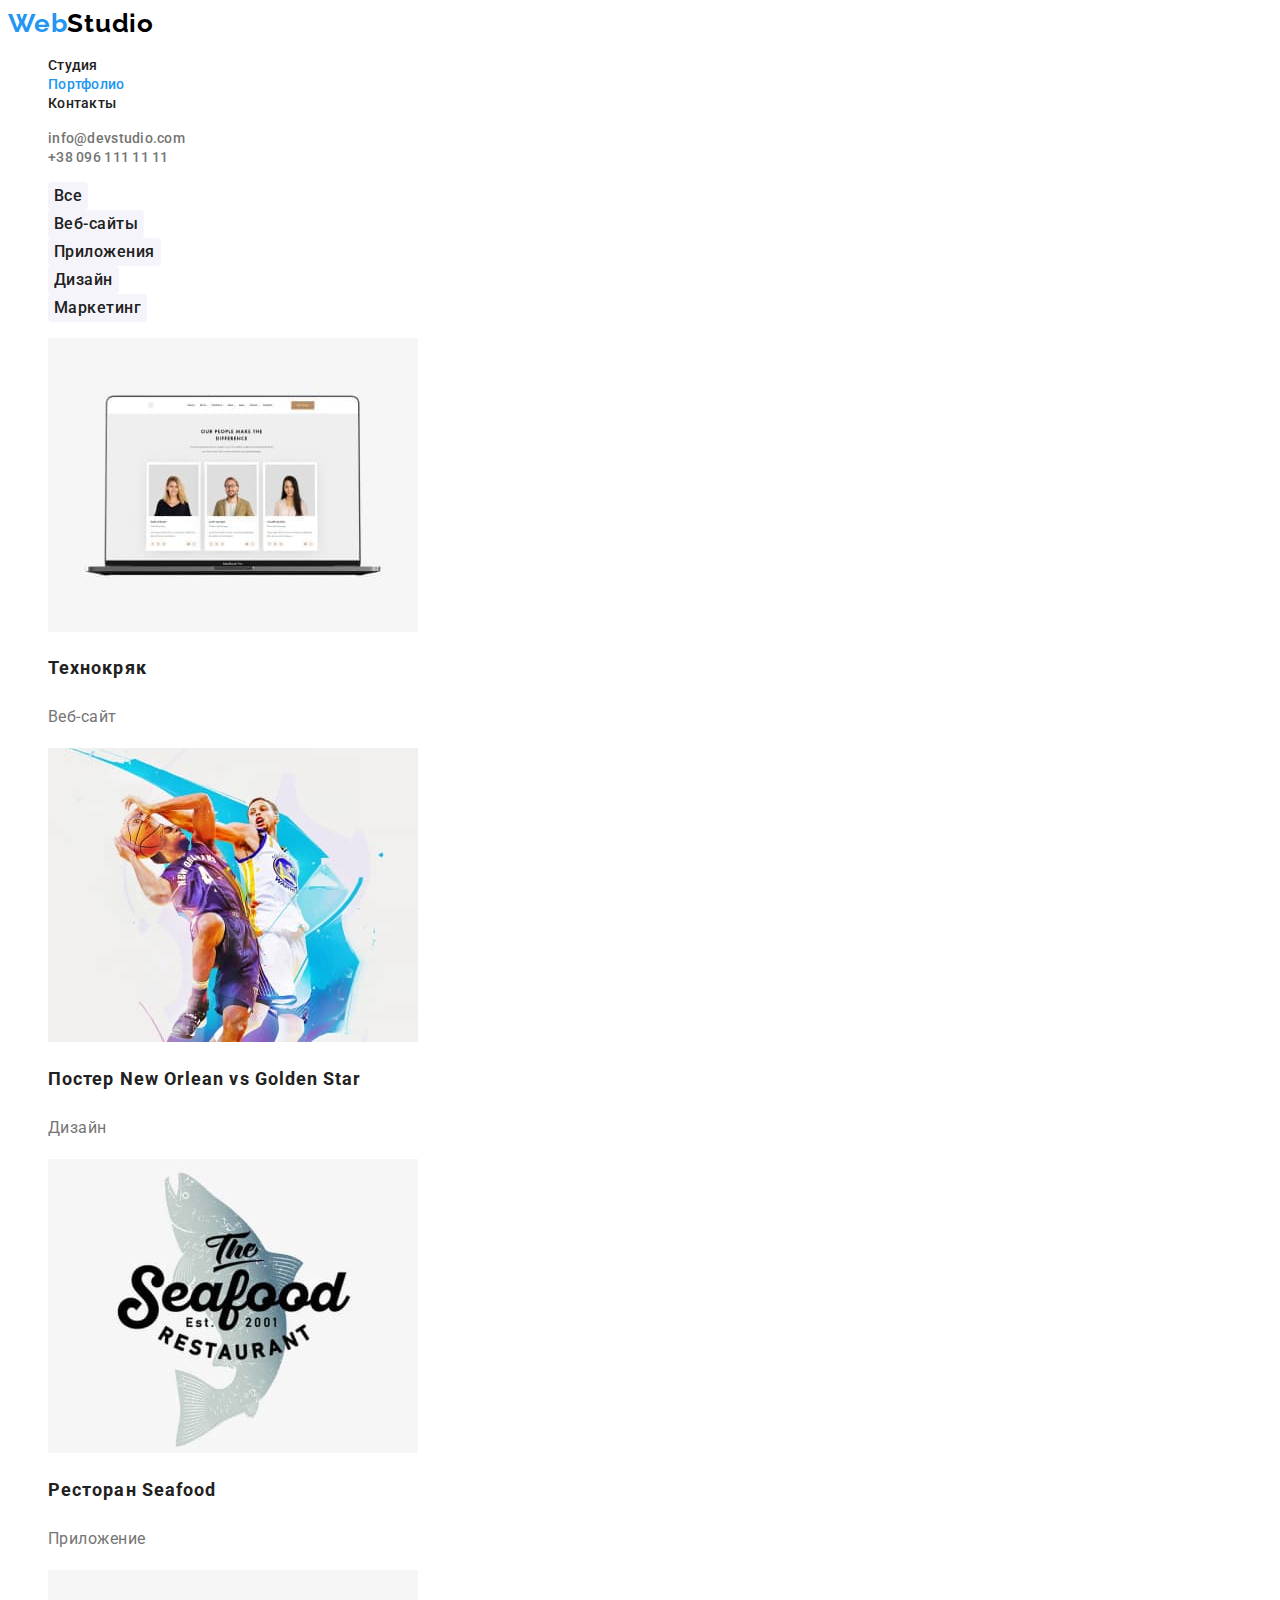
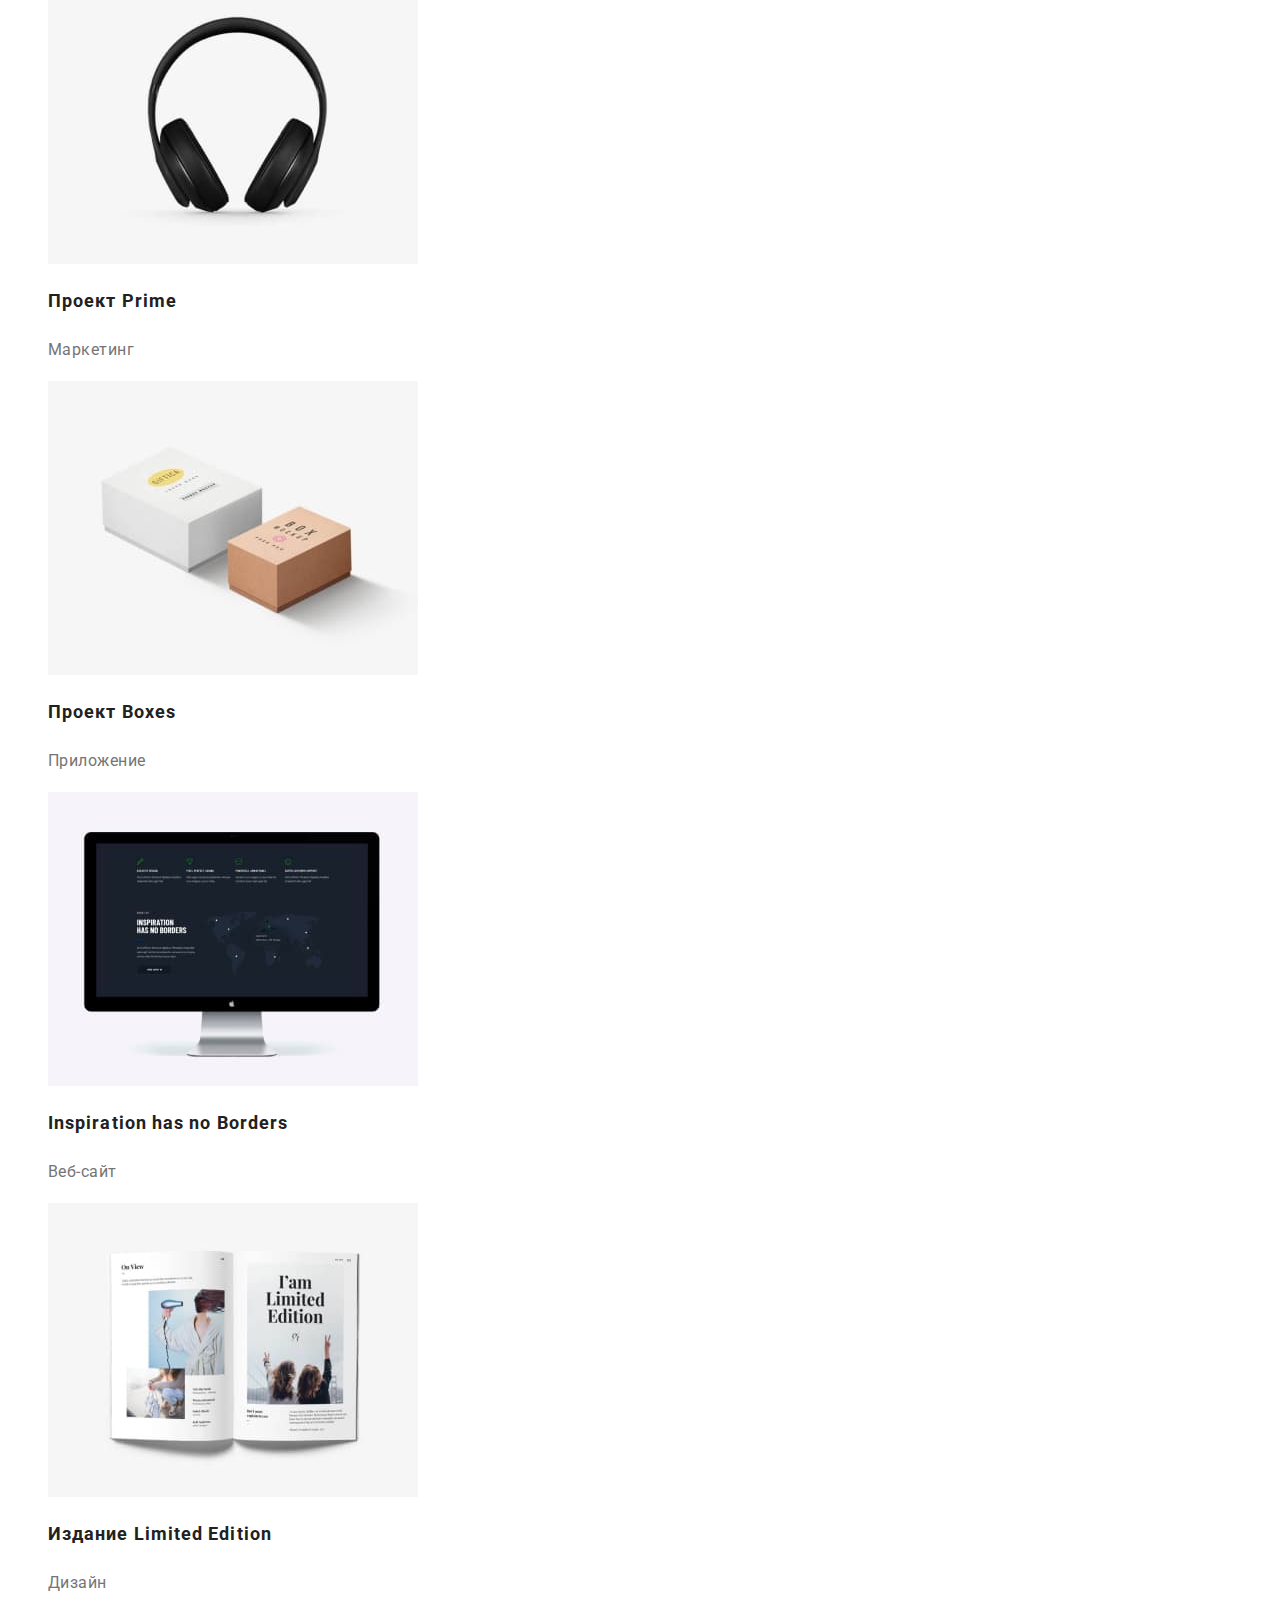
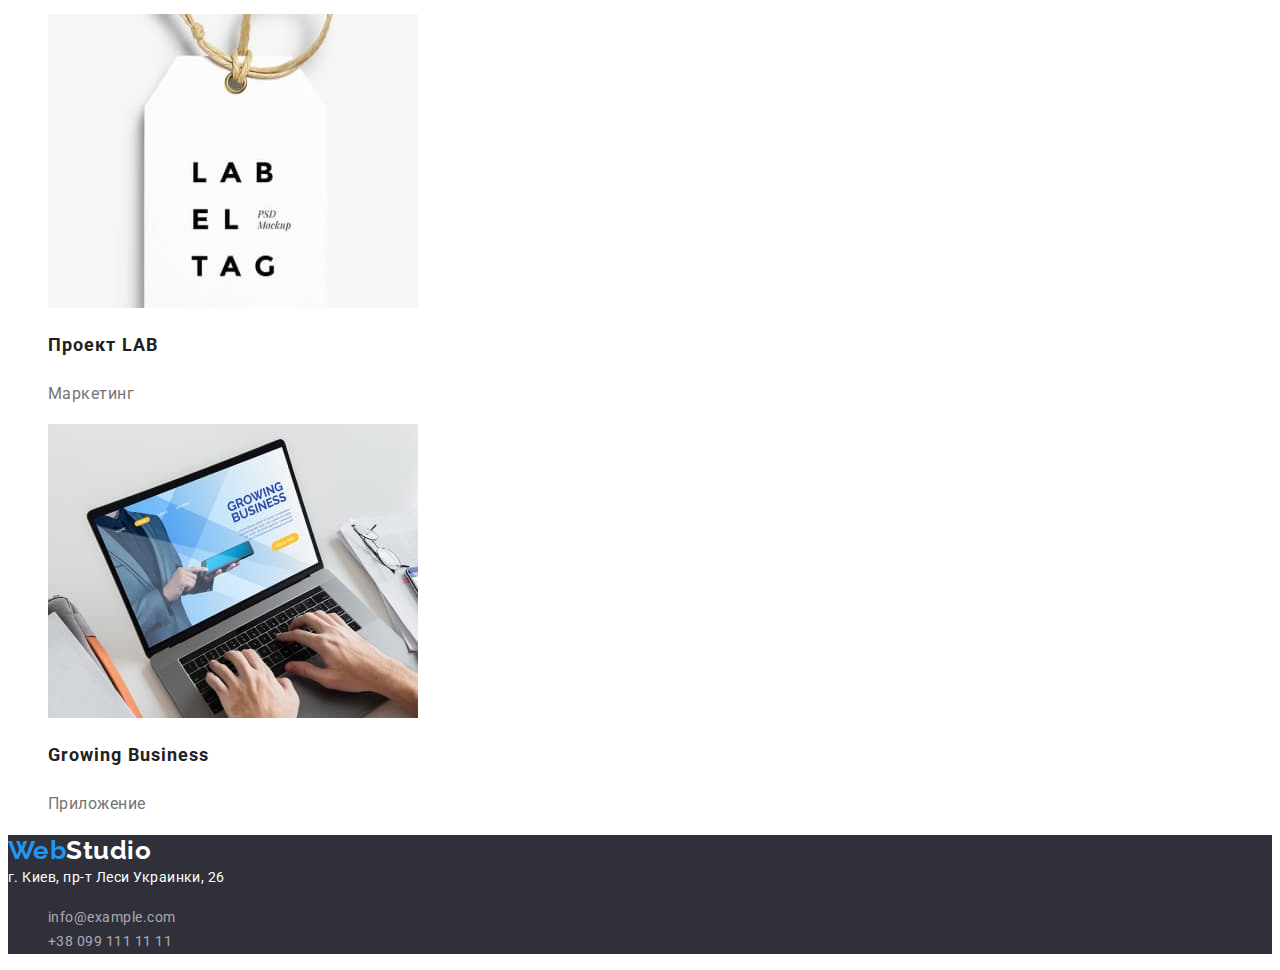
==== portfolio.html @ 88f14b2c "start" ====
<!DOCTYPE html>
<html lang="ru">
  <head>
    <meta charset="UTF-8" />
    <meta http-equiv="X-UA-Compatible" content="IE=edge" />
    <meta name="viewport" content="width=device-width, initial-scale=1.0" />
    <title>Портфолио</title>
    <link rel="stylesheet" href="./css/styles.css" />

    <link rel="preconnect" href="https://fonts.googleapis.com" />
    <link rel="preconnect" href="https://fonts.gstatic.com" crossorigin />
    <link
      href="https://fonts.googleapis.com/css2?family=Raleway:ital,wght@0,700;1,700&family=Roboto:ital,wght@0,400;0,500;0,700;0,900;1,400;1,500;1,700;1,900&display=swap"
      rel="stylesheet"
    />
  </head>
  <body>
    <header class="header-content">
      <!--навигация по сайту-->
      <nav class="nav-style">
        <a class="logo" href="./"><span class="logo-color">Web</span>Studio</a>
        <ul class="nav-list list">
          <li><a class="item" href="./">Студия</a></li>
          <li><a class="item current" href="./portfolio.html">Портфолио</a></li>
          <li><a class="item" href="">Контакты</a></li>
        </ul>
      </nav>
      <ul class="contacts-header list">
        <li>
          <a class="link" href="mailto:info@devstudio.com"
            >info@devstudio.com</a
          >
        </li>
        <li>
          <a class="link" href="tel:+380961111111">+38 096 111 11 11</a>
        </li>
      </ul>
    </header>
    <main>
      <!-- projects section -->
      <section>
        <ul class="list">
          <li><button class="filter-btn" type="button">Все</button></li>
          <li><button class="filter-btn" type="button">Веб-сайты</button></li>
          <li><button class="filter-btn" type="button">Приложения</button></li>
          <li><button class="filter-btn" type="button">Дизайн</button></li>
          <li><button class="filter-btn" type="button">Маркетинг</button></li>
        </ul>
        <ul class="projects list">
          <li>
            <img
              src="./images/img-portfolio-1.jpg"
              alt="картинка ноутбука с веб-сайтом технокряк на экране"
              width="370"
              height="294"
            />
            <h2 class="headings">Технокряк</h2>
            <p class="items">Веб-сайт</p>
          </li>
          <li>
            <img
              src="./images/img-portfolio-2.jpg"
              alt="картинка постера к баскетбольному матчу"
              width="370"
              height="294"
            />
            <h2 class="headings">Постер New Orlean vs Golden Star</h2>
            <p class="items">Дизайн</p>
          </li>
          <li>
            <img
              src="./images/img-portfolio-3.jpg"
              alt="картнка логотипа ресторана рыбопродуктов"
              width="370"
              height="294"
            />
            <h2 class="headings">Ресторан Seafood</h2>
            <p class="items">Приложение</p>
          </li>
          <li>
            <img
              src="./images/img-portfolio-4.jpg"
              alt="картинка с наушниками"
              width="370"
              height="294"
            />
            <h2 class="headings">Проект Prime</h2>
            <p class="items">Маркетинг</p>
          </li>
          <li>
            <img
              src="./images/img-portfolio-5.jpg"
              alt="изображение коробок"
              width="370"
              height="294"
            />
            <h2 class="headings">Проект Boxes</h2>
            <p class="items">Приложение</p>
          </li>
          <li>
            <img
              src="./images/img-portfolio-6.jpg"
              alt="картинка монитора с веб-сайтом"
              width="370"
              height="294"
            />
            <h2 class="headings">Inspiration has no Borders</h2>
            <p class="items">Веб-сайт</p>
          </li>
          <li>
            <img
              src="./images/img-portfolio-7.jpg"
              alt="изображение открытой книги с иллюстрациями"
              width="370"
              height="294"
            />
            <h2 class="headings">Издание Limited Edition</h2>
            <p class="items">Дизайн</p>
          </li>
          <li>
            <img
              src="./images/img-portfolio-8.jpg"
              alt="изображение этикетки"
              width="370"
              height="294"
            />
            <h2 class="headings">Проект LAB</h2>
            <p class="items">Маркетинг</p>
          </li>
          <li>
            <img
              src="./images/img-portfolio-9.jpg"
              alt="человек работает за ноутбуком"
              width="370"
              height="294"
            />
            <h2 class="headings">Growing Business</h2>
            <p class="items">Приложение</p>
          </li>
        </ul>
      </section>
    </main>
    <footer class="footer-style">
      <a class="logo-footer" href="./"
        ><span class="logo-color">Web</span>Studio</a
      >
      <address class="address-style">г. Киев, пр-т Леси Украинки, 26</address>
      <ul class="contacts-footer list">
        <li>
          <a class="contact-link-footer" href="mailto:info@example.com"
            >info@example.com</a
          >
        </li>
        <li>
          <a class="contact-link-footer" href="tel:+380991111111"
            >+38 099 111 11 11</a
          >
        </li>
      </ul>
    </footer>
  </body>
</html>
---- css/styles.css ----
/* палитра цветов
1. основной цвет текста
2. цвет героя и футера
3. цвет бэкграунда 1
4. цвет бекграунда 2
5. вспомогательный цвет текста
  - белый вспомогательный
6. акцент 

7.
8.
9. цвета логотипа


*/
:root {
  --text-color-basic: #212121;
  --bg-hero-footer-color: #2f303a;
  --bg-color-frst: #ffffff;
  --bg-color-secnd: #f5f4fa;
  --text-color-secondary: #757575;
  --text-color-third: #ffffff;
  --accent-color: #2196f3;

  --logo-color-frst: #2196f3;
  --logo-color-scnd: #000;
  --logo-color-thrd: #fff;
}

body {
  font-family: "Roboto", "Verdana", "Tahoma";
  background-color: var(--bg-color-frst);
  letter-spacing: 00.03em;
}

.list {
  list-style: none;
}
/* 
.line {
  display: inline-block;
} */
/* header's styles */

/* .header-content {
  width: 1600px;
  height: 80px;
} */

.logo {
  font-family: Raleway;
  font-style: normal;
  font-weight: bold;
  font-size: 26px;
  line-height: 1.19;
  letter-spacing: 0.03em;
  color: var(--logo-color-scnd);
  width: 145px;
  height: 31px;
  text-decoration: none;
}

.logo-color {
  color: var(--logo-color-frst);
}

.nav-list .item {
  text-decoration: none;
  color: var(--text-color-basic);
  font-style: normal;
  font-weight: 500;
  font-size: 14px;
  line-height: 1.14;
  letter-spacing: 0.02em;
}

.nav-list .item:hover,
.nav-list .item:focus,
.nav-list .current {
  color: var(--accent-color);
}

.contacts-header .link {
  font-style: normal;
  font-weight: 500;
  font-size: 14px;
  line-height: 1.14;
  letter-spacing: 0.02em;
  color: var(--text-color-secondary);
  text-decoration: none;
}

.contacts-header .link:hover,
.contacts-header .link:focus {
  color: var(--accent-color);
}

/* hero section */

.hero-section {
  background: var(--bg-hero-footer-color);
  color: var(--text-color-third);
}

.hero-section-heading {
  font-style: normal;
  font-weight: 900;
  font-size: 44px;
  line-height: 1.36;
  text-align: center;
  letter-spacing: 0.06em;
  text-transform: uppercase;
}

.hero-button {
  font-style: normal;
  font-weight: bold;
  font-size: 16px;
  text-align: center;
  letter-spacing: 0.06em;
  background: var(--accent-color);
  color: #ffffff;
  width: 200px;
  height: 50px;
  border-radius: 4px;
  border-width: 0px;
  cursor: pointer;
}

/* section our benefits */

.our-benefits-section {
}

.features .headings {
  font-style: normal;
  font-weight: bold;
  font-size: 14px;
  letter-spacing: 0.03em;
  text-transform: uppercase;
  color: var(--text-color-basic);
}

.features .items {
  font-style: normal;
  font-size: 14px;
  line-height: 171%;
  letter-spacing: 0.03em;
  color: var(--text-color-secondary);
}

/* our work section*/

.our-work-section .title,
.our-team-section .title {
  font-style: normal;
  font-weight: bold;
  font-size: 36px;
  line-height: 1.17;
  letter-spacing: 0.03em;
  color: var(--text-color-basic);
  text-align: center;
}

/* our team section */
.our-team-section {
  background-color: var(--bg-color-secnd);
}

.our-team-section .headings {
  font-weight: 500;
  font-size: 16px;
  line-height: 1.19;
  letter-spacing: 0.03em;
  color: var(--text-color-basic);
}

.our-team-section .members {
  font-weight: 500;
  font-size: 16px;
  line-height: 1.19;
  letter-spacing: 0.03em;
  color: var(--text-color-secondary);
}

/* footer's style */

.footer-style {
  background: var(--bg-hero-footer-color);
  color: var(--text-color-third);
}

.logo-footer {
  font-family: Raleway;
  font-style: normal;
  font-weight: bold;
  font-size: 26px;
  line-height: 31px;
  text-decoration: none;
  color: var(--logo-color-thrd);
}

.address-style {
  font-style: normal;
  font-weight: normal;
  font-size: 14px;
  line-height: 171%;
}

.contact-link-footer {
  font-style: normal;
  font-weight: normal;
  font-size: 14px;
  line-height: 171%;
  color: rgba(255, 255, 255, 0.6);
  text-decoration: none;
}

.contact-link-footer:hover,
.contact-link-footer:focus {
  color: var(--accent-color);
}

/* portfolio styles */

.filter-btn {
  font-family: inherit;
  font-style: normal;
  font-weight: 500;
  font-size: 16px;
  line-height: 162%;
  text-align: center;
  letter-spacing: 0.03em;
  background: var(--bg-color-secnd);
  color: var(--text-color-basic);
  border-radius: 4px;
  border-width: 0px;
  cursor: pointer;
}

.filter-btn:hover,
.filter-btn:focus {
  background-color: var(--accent-color);
  color: var(--text-color-third);
}

/*  projects section  */

.projects .headings {
  font-style: normal;
  font-weight: bold;
  font-size: 18px;
  line-height: 2;
  letter-spacing: 0.06em;
  color: var(--text-color-basic);
}
.projects .items {
  font-style: normal;
  font-weight: normal;
  font-size: 16px;
  line-height: 187%;
  letter-spacing: 0.03em;
  color: var(--text-color-secondary);
}
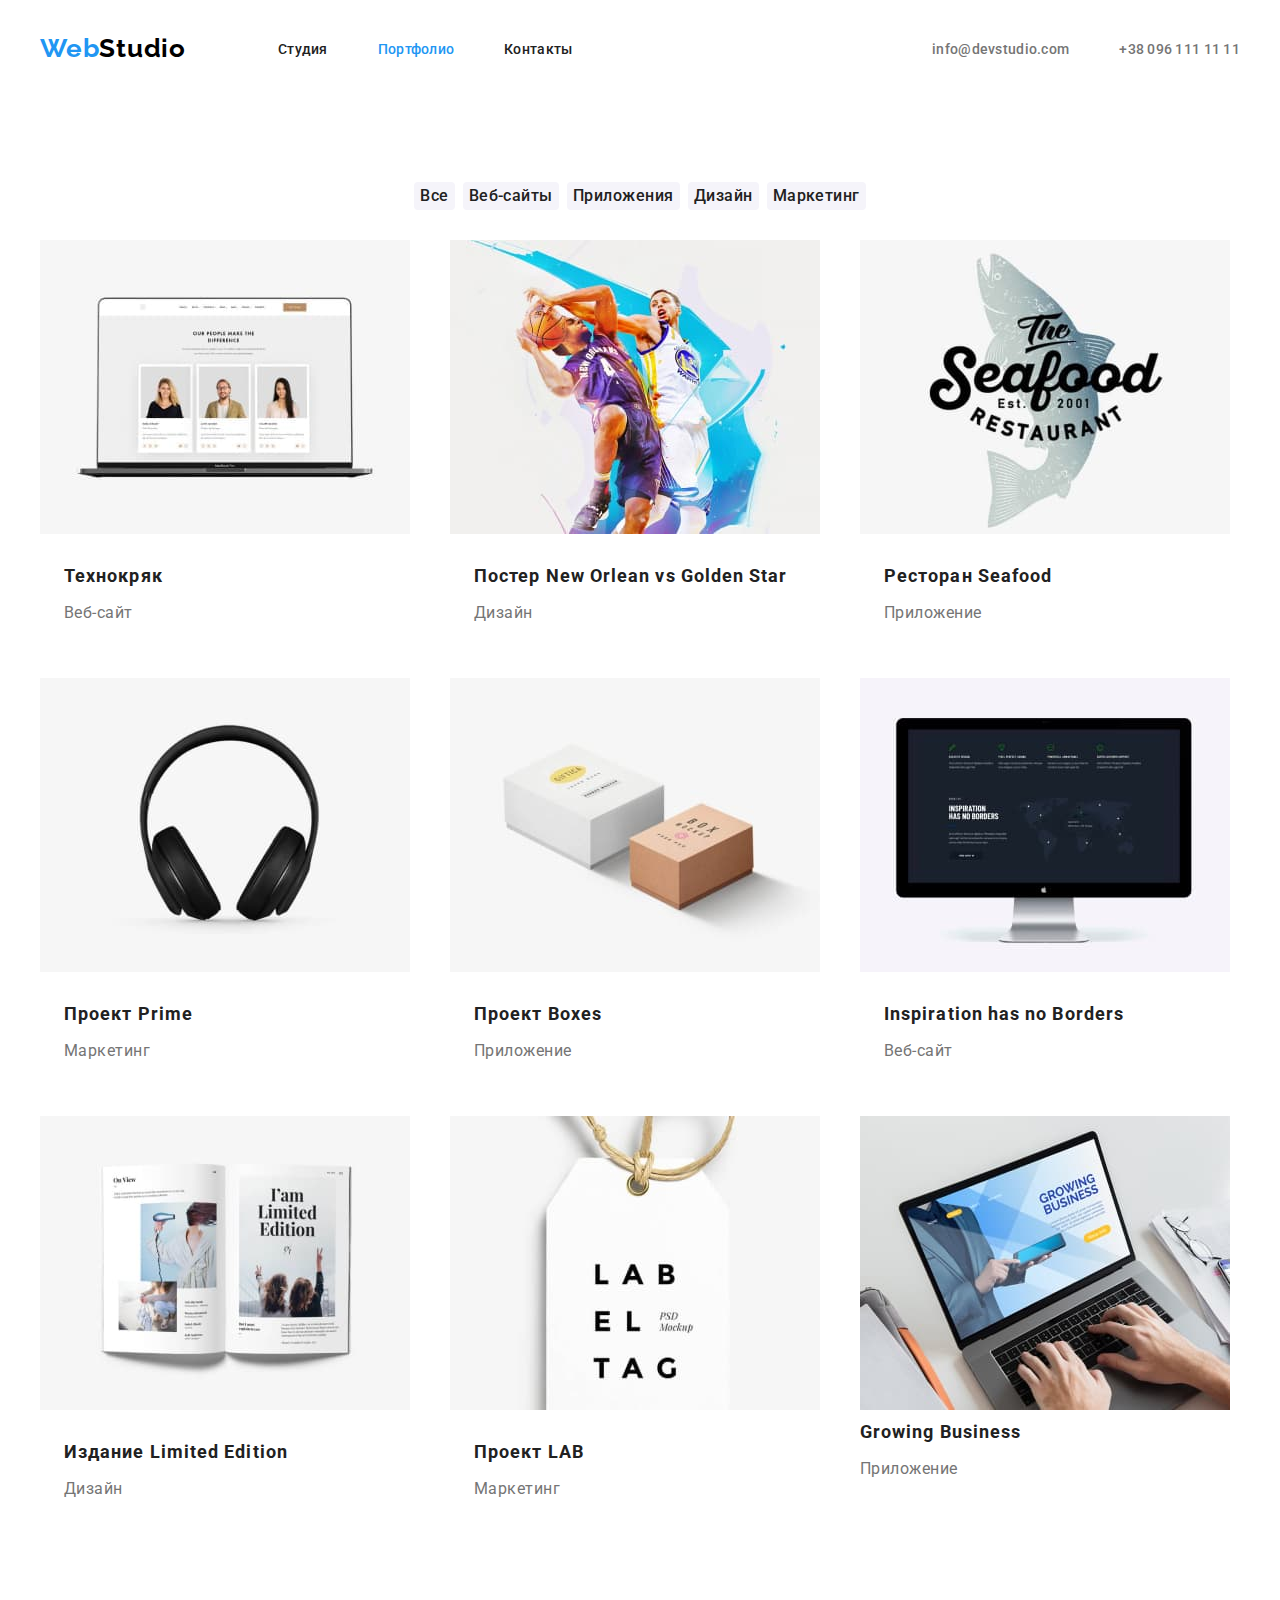
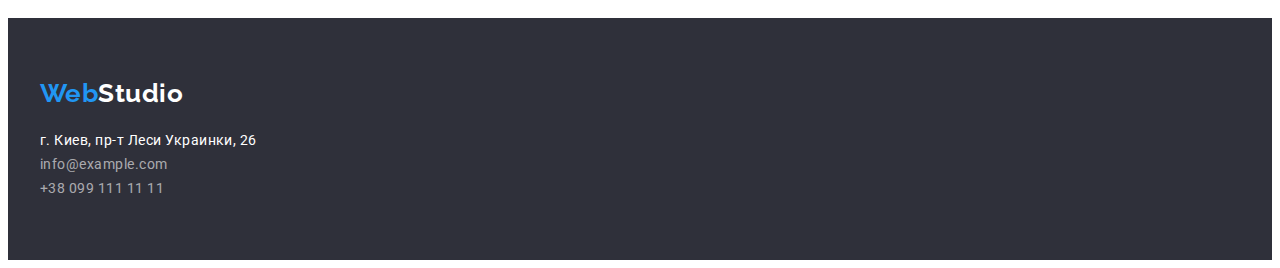
==== commit fa91db76: "update css of portfolio.css" ====
--- a/portfolio.html
+++ b/portfolio.html
@@ -5,6 +5,13 @@
     <meta http-equiv="X-UA-Compatible" content="IE=edge" />
     <meta name="viewport" content="width=device-width, initial-scale=1.0" />
     <title>Портфолио</title>
+     <link
+      rel="stylesheet"
+      href="https://cdnjs.cloudflare.com/ajax/libs/modern-normalize/1.1.0/modern-normalize.min.css"
+      integrity="sha512-wpPYUAdjBVSE4KJnH1VR1HeZfpl1ub8YT/NKx4PuQ5NmX2tKuGu6U/JRp5y+Y8XG2tV+wKQpNHVUX03MfMFn9Q=="
+      crossorigin="anonymous"
+      referrerpolicy="no-referrer"
+    />
     <link rel="stylesheet" href="./css/styles.css" />
 
     <link rel="preconnect" href="https://fonts.googleapis.com" />
@@ -17,146 +24,206 @@
   <body>
     <header class="header-content">
       <!--навигация по сайту-->
-      <nav class="nav-style">
-        <a class="logo" href="./"><span class="logo-color">Web</span>Studio</a>
-        <ul class="nav-list list">
-          <li><a class="item" href="./">Студия</a></li>
-          <li><a class="item current" href="./portfolio.html">Портфолио</a></li>
-          <li><a class="item" href="">Контакты</a></li>
+      <div class="container box">
+        <nav class="nav-style box">
+          <a class="logo line" href="./"
+            ><span class="logo-color">Web</span>Studio</a
+          >
+          <ul class="nav-list list box">
+            <li class="item"><a class="link" href="./">Студия</a></li>
+            <li class="item">
+              <a class="link current" href="./portfolio.html">Портфолио</a>
+            </li>
+            <li class="item"><a class="link" href="">Контакты</a></li>
+          </ul>
+        </nav>
+        <ul class="contacts-header list box">
+          <li class="item">
+            <a class="link" href="mailto:info@devstudio.com"
+              >info@devstudio.com</a
+            >
+          </li>
+          <li class="item">
+            <a class="link" href="tel:+380961111111">+38 096 111 11 11</a>
+          </li>
         </ul>
-      </nav>
-      <ul class="contacts-header list">
-        <li>
-          <a class="link" href="mailto:info@devstudio.com"
-            >info@devstudio.com</a
-          >
-        </li>
-        <li>
-          <a class="link" href="tel:+380961111111">+38 096 111 11 11</a>
-        </li>
-      </ul>
+      </div>
     </header>
     <main>
       <!-- projects section -->
-      <section>
-        <ul class="list">
-          <li><button class="filter-btn" type="button">Все</button></li>
-          <li><button class="filter-btn" type="button">Веб-сайты</button></li>
-          <li><button class="filter-btn" type="button">Приложения</button></li>
-          <li><button class="filter-btn" type="button">Дизайн</button></li>
-          <li><button class="filter-btn" type="button">Маркетинг</button></li>
-        </ul>
-        <ul class="projects list">
-          <li>
-            <img
-              src="./images/img-portfolio-1.jpg"
-              alt="картинка ноутбука с веб-сайтом технокряк на экране"
-              width="370"
-              height="294"
-            />
-            <h2 class="headings">Технокряк</h2>
-            <p class="items">Веб-сайт</p>
-          </li>
-          <li>
-            <img
-              src="./images/img-portfolio-2.jpg"
-              alt="картинка постера к баскетбольному матчу"
-              width="370"
-              height="294"
-            />
-            <h2 class="headings">Постер New Orlean vs Golden Star</h2>
-            <p class="items">Дизайн</p>
-          </li>
-          <li>
-            <img
-              src="./images/img-portfolio-3.jpg"
-              alt="картнка логотипа ресторана рыбопродуктов"
-              width="370"
-              height="294"
-            />
-            <h2 class="headings">Ресторан Seafood</h2>
-            <p class="items">Приложение</p>
-          </li>
-          <li>
-            <img
-              src="./images/img-portfolio-4.jpg"
-              alt="картинка с наушниками"
-              width="370"
-              height="294"
-            />
-            <h2 class="headings">Проект Prime</h2>
-            <p class="items">Маркетинг</p>
-          </li>
-          <li>
-            <img
-              src="./images/img-portfolio-5.jpg"
-              alt="изображение коробок"
-              width="370"
-              height="294"
-            />
-            <h2 class="headings">Проект Boxes</h2>
-            <p class="items">Приложение</p>
-          </li>
-          <li>
-            <img
-              src="./images/img-portfolio-6.jpg"
-              alt="картинка монитора с веб-сайтом"
-              width="370"
-              height="294"
-            />
-            <h2 class="headings">Inspiration has no Borders</h2>
-            <p class="items">Веб-сайт</p>
-          </li>
-          <li>
-            <img
-              src="./images/img-portfolio-7.jpg"
-              alt="изображение открытой книги с иллюстрациями"
-              width="370"
-              height="294"
-            />
-            <h2 class="headings">Издание Limited Edition</h2>
-            <p class="items">Дизайн</p>
-          </li>
-          <li>
-            <img
-              src="./images/img-portfolio-8.jpg"
-              alt="изображение этикетки"
-              width="370"
-              height="294"
-            />
-            <h2 class="headings">Проект LAB</h2>
-            <p class="items">Маркетинг</p>
-          </li>
-          <li>
-            <img
-              src="./images/img-portfolio-9.jpg"
-              alt="человек работает за ноутбуком"
-              width="370"
-              height="294"
-            />
-            <h2 class="headings">Growing Business</h2>
-            <p class="items">Приложение</p>
-          </li>
-        </ul>
+
+      <section class="projects">
+        <div class="container">
+          <!--  filter section -->
+          <ul class="btn-list list box">
+            <li class="item">
+              <button class="filter-btn" type="button">Все</button>
+            </li>
+            <li class="item">
+              <button class="filter-btn" type="button">Веб-сайты</button>
+            </li>
+            <li class="item">
+              <button class="filter-btn" type="button">Приложения</button>
+            </li>
+            <li class="item">
+              <button class="filter-btn" type="button">Дизайн</button>
+            </li>
+            <li class="item">
+              <button class="filter-btn" type="button">Маркетинг</button>
+            </li>
+          </ul>
+        
+        <!--  cards  section -->
+        
+          <ul class="card-set list box">
+            <li class="item">
+              <div class="card-thumb">
+                <img
+                  src="./images/img-portfolio-1.jpg"
+                  alt="картинка ноутбука с веб-сайтом технокряк на экране"
+                  width="370"
+                  height="294"
+                />
+              </div>
+              <div class="card-descrp">
+                <h2 class="caption">Технокряк</h2>
+                <p class="text">Веб-сайт</p>
+              </div>
+            </li>
+            <li class="item">
+              <div class="card-thumb">
+                <img
+                  src="./images/img-portfolio-2.jpg"
+                  alt="картинка постера к баскетбольному матчу"
+                  width="370"
+                  height="294"
+                />
+              </div>
+              <div class="card-descrp">
+                <h2 class="caption">Постер New Orlean vs Golden Star</h2>
+                <p class="text">Дизайн</p>
+              </div>
+            </li>
+            <li class="item">
+              <div class="card-thumb">
+                <img
+                  src="./images/img-portfolio-3.jpg"
+                  alt="картнка логотипа ресторана рыбопродуктов"
+                  width="370"
+                  height="294"
+                />
+              </div>
+              <div class="card-descrp">
+                <h2 class="caption">Ресторан Seafood</h2>
+                <p class="text">Приложение</p>
+              </div>
+            </li>
+            <li class="item">
+              <div class="card-thumb">
+                <img
+                  src="./images/img-portfolio-4.jpg"
+                  alt="картинка с наушниками"
+                  width="370"
+                  height="294"
+                />
+              </div>
+              <div class="card-descrp">
+                <h2 class="caption">Проект Prime</h2>
+                <p class="text">Маркетинг</p>
+              </div>
+            </li>
+            <li class="item">
+              <div class="card-thumb">
+                <img
+                  src="./images/img-portfolio-5.jpg"
+                  alt="изображение коробок"
+                  width="370"
+                  height="294"
+                />
+              </div>
+              <div class="card-descrp">
+                <h2 class="caption">Проект Boxes</h2>
+                <p class="text">Приложение</p>
+              </div>
+            </li>
+            <li class="item">
+              <div class="card-thumb">
+                <img
+                  src="./images/img-portfolio-6.jpg"
+                  alt="картинка монитора с веб-сайтом"
+                  width="370"
+                  height="294"
+                />
+              </div>
+              <div class="card-descrp">
+                <h2 class="caption">Inspiration has no Borders</h2>
+                <p class="text">Веб-сайт</p>
+              </div>
+            </li>
+            <li class="item">
+              <div class="card-thumb">
+                <img
+                  src="./images/img-portfolio-7.jpg"
+                  alt="изображение открытой книги с иллюстрациями"
+                  width="370"
+                  height="294"
+                />
+              </div>
+              <div class="card-descrp">
+                <h2 class="caption">Издание Limited Edition</h2>
+                <p class="text">Дизайн</p>
+              </div>
+            </li>
+            <li class="item">
+              <div class="card-thumb">
+                <img
+                  src="./images/img-portfolio-8.jpg"
+                  alt="изображение этикетки"
+                  width="370"
+                  height="294"
+                />
+              </div>
+              <div class="card-descrp">
+                <h2 class="caption">Проект LAB</h2>
+                <p class="text">Маркетинг</p>
+              </div>
+            </li>
+            <li class="item">
+              <div class="card-thumb">
+                <img
+                  src="./images/img-portfolio-9.jpg"
+                  alt="человек работает за ноутбуком"
+                  width="370"
+                  height="294"
+                />
+              </div>
+              <h2 class="caption">Growing Business</h2>
+              <p class="text">Приложение</p>
+            </li>
+          </ul>
+        </div>
       </section>
     </main>
     <footer class="footer-style">
-      <a class="logo-footer" href="./"
-        ><span class="logo-color">Web</span>Studio</a
-      >
-      <address class="address-style">г. Киев, пр-т Леси Украинки, 26</address>
-      <ul class="contacts-footer list">
-        <li>
-          <a class="contact-link-footer" href="mailto:info@example.com"
-            >info@example.com</a
-          >
-        </li>
-        <li>
-          <a class="contact-link-footer" href="tel:+380991111111"
-            >+38 099 111 11 11</a
-          >
-        </li>
-      </ul>
+      <div class="container">
+        <a class="logo-footer" href="./"
+          ><span class="logo-color">Web</span>Studio</a
+        >
+        <address class="address-style">г. Киев, пр-т Леси Украинки, 26</address>
+        <ul class="contacts-footer list">
+          <li class="item">
+            <a class="contact-link-footer" href="mailto:info@example.com"
+              >info@example.com</a
+            >
+          </li>
+          <li class="item">
+            <a class="contact-link-footer" href="tel:+380991111111"
+              >+38 099 111 11 11</a
+            >
+          </li>
+        </ul>
+</div>        
+      </div>
     </footer>
   </body>
 </html>
--- a/css/styles.css
+++ b/css/styles.css
@@ -13,6 +13,7 @@
 
 
 */
+
 :root {
   --text-color-basic: #212121;
   --bg-hero-footer-color: #2f303a;
@@ -28,24 +29,49 @@
 }
 
 body {
-  font-family: "Roboto", "Verdana", "Tahoma";
+  font-family: 'Roboto', 'Verdana', 'Tahoma';
   background-color: var(--bg-color-frst);
   letter-spacing: 00.03em;
 }
 
 .list {
   list-style: none;
-}
-/* 
-.line {
-  display: inline-block;
+  padding: 0;
+  margin-top: 0;
+  margin-bottom: 0;
+}
+
+.link {
+  text-decoration: none;
+}
+.box {
+  display: flex;
+}
+
+.container {
+  width: 1200px;
+  padding: 0 15px;
+  margin: 0 auto;
+}
+
+h1,
+h2,
+h3,
+h4,
+p {
+  margin: 0 0;
+}
+
+/* img {
+  display: block;
+  max-width: 100%;
 } */
 /* header's styles */
 
-/* .header-content {
-  width: 1600px;
+.header-content .container {
   height: 80px;
-} */
+  align-items: center;
+}
 
 .logo {
   font-family: Raleway;
@@ -64,30 +90,44 @@
   color: var(--logo-color-frst);
 }
 
-.nav-list .item {
-  text-decoration: none;
-  color: var(--text-color-basic);
-  font-style: normal;
+.nav-list {
+  margin-left: 93px;
+  align-items: center;
+}
+
+.nav-list .link {
+  text-decoration: none;
+  color: var(--text-color-basic);
   font-weight: 500;
   font-size: 14px;
   line-height: 1.14;
   letter-spacing: 0.02em;
 }
 
-.nav-list .item:hover,
-.nav-list .item:focus,
+.nav-list .item {
+  margin-right: 50px;
+}
+
+.nav-list .item:last-child {
+  margin-right: 0;
+}
+
+.nav-list .link:hover,
+.nav-list .link:focus,
 .nav-list .current {
   color: var(--accent-color);
 }
 
+.contacts-header {
+  margin-left: auto;
+}
+
 .contacts-header .link {
-  font-style: normal;
   font-weight: 500;
   font-size: 14px;
   line-height: 1.14;
   letter-spacing: 0.02em;
   color: var(--text-color-secondary);
-  text-decoration: none;
 }
 
 .contacts-header .link:hover,
@@ -95,21 +135,30 @@
   color: var(--accent-color);
 }
 
+.contacts-header .item {
+  margin-right: 50px;
+}
+
+.contacts-header .item:last-child {
+  margin-right: 0;
+}
 /* hero section */
 
 .hero-section {
   background: var(--bg-hero-footer-color);
   color: var(--text-color-third);
+  text-align: center;
 }
 
 .hero-section-heading {
-  font-style: normal;
+  width: 696px;
+  margin: 0 auto;
   font-weight: 900;
   font-size: 44px;
   line-height: 1.36;
-  text-align: center;
   letter-spacing: 0.06em;
   text-transform: uppercase;
+  text-align: center;
 }
 
 .hero-button {
@@ -130,31 +179,46 @@
 /* section our benefits */
 
 .our-benefits-section {
+  padding: 94px 0;
 }
 
 .features .headings {
-  font-style: normal;
-  font-weight: bold;
+  font-weight: 700;
   font-size: 14px;
   letter-spacing: 0.03em;
   text-transform: uppercase;
   color: var(--text-color-basic);
 }
 
-.features .items {
-  font-style: normal;
-  font-size: 14px;
-  line-height: 171%;
+.features .text {
+  font-size: 14px;
+  line-height: 1.71;
   letter-spacing: 0.03em;
   color: var(--text-color-secondary);
 }
 
+.features {
+  flex-wrap: wrap;
+  margin-right: -30px;
+}
+
+.features .item {
+  margin-right: 30px;
+  flex-basis: calc(100% / 4 - 30px);
+}
+
+/* .features .item:nth-child(4n + 4) {
+  margin-right: 0;
+} */
+
 /* our work section*/
+.our-work-section {
+  padding-bottom: 94px;
+}
 
 .our-work-section .title,
 .our-team-section .title {
-  font-style: normal;
-  font-weight: bold;
+  font-weight: 700;
   font-size: 36px;
   line-height: 1.17;
   letter-spacing: 0.03em;
@@ -162,8 +226,17 @@
   text-align: center;
 }
 
+.our-work-section .list {
+  margin-right: -30px;
+}
+.our-work-section .item {
+  margin-right: 30px;
+  flex-basis: calc(100% / 3 - 30px);
+}
+
 /* our team section */
 .our-team-section {
+  padding: 94px 0;
   background-color: var(--bg-color-secnd);
 }
 
@@ -183,17 +256,26 @@
   color: var(--text-color-secondary);
 }
 
+.our-team-section .list {
+  margin-right: -30px;
+}
+
+.our-team-section .item {
+  margin-right: 30px;
+  flex-basis: (100% / 4 - 30px);
+}
+
 /* footer's style */
 
 .footer-style {
+  padding: 60px 0;
   background: var(--bg-hero-footer-color);
   color: var(--text-color-third);
 }
 
 .logo-footer {
   font-family: Raleway;
-  font-style: normal;
-  font-weight: bold;
+  font-weight: 700;
   font-size: 26px;
   line-height: 31px;
   text-decoration: none;
@@ -201,17 +283,16 @@
 }
 
 .address-style {
+  margin-top: 20px;
   font-style: normal;
-  font-weight: normal;
-  font-size: 14px;
-  line-height: 171%;
+  font-size: 14px;
+  line-height: 1.71;
 }
 
 .contact-link-footer {
   font-style: normal;
-  font-weight: normal;
-  font-size: 14px;
-  line-height: 171%;
+  font-size: 14px;
+  line-height: 1.71;
   color: rgba(255, 255, 255, 0.6);
   text-decoration: none;
 }
@@ -221,14 +302,34 @@
   color: var(--accent-color);
 }
 
+.contact-link-footer .item {
+  margin-top: 9px;
+}
+
 /* portfolio styles */
+
+.projects > .container {
+  padding-top: 94px;
+  padding-bottom: 94px;
+}
+
+.btn-list {
+  justify-content: center;
+}
+
+.btn-list .item {
+  margin-right: 8px;
+}
+
+.btn-list .item:last-child {
+  margin-right: 0;
+}
 
 .filter-btn {
   font-family: inherit;
-  font-style: normal;
-  font-weight: 500;
-  font-size: 16px;
-  line-height: 162%;
+  font-weight: 500;
+  font-size: 16px;
+  line-height: 1.62;
   text-align: center;
   letter-spacing: 0.03em;
   background: var(--bg-color-secnd);
@@ -244,21 +345,34 @@
   color: var(--text-color-third);
 }
 
-/*  projects section  */
-
-.projects .headings {
-  font-style: normal;
-  font-weight: bold;
+/*  cards section  */
+
+.projects .card-set {
+  flex-wrap: wrap;
+  margin-right: -30px;
+}
+
+.projects .card-set .item {
+  margin-top: 30px;
+  margin-right: 30px;
+  flex-basis: calc(100% / 3 - 30px);
+}
+
+.projects .caption {
+  font-weight: 700;
   font-size: 18px;
   line-height: 2;
   letter-spacing: 0.06em;
   color: var(--text-color-basic);
 }
-.projects .items {
-  font-style: normal;
-  font-weight: normal;
-  font-size: 16px;
-  line-height: 187%;
+.projects .text {
+  margin-top: 4px;
+  font-size: 16px;
+  line-height: 1.87;
   letter-spacing: 0.03em;
   color: var(--text-color-secondary);
 }
+
+.projects .card-descrp {
+  padding: 20px 24px;
+}
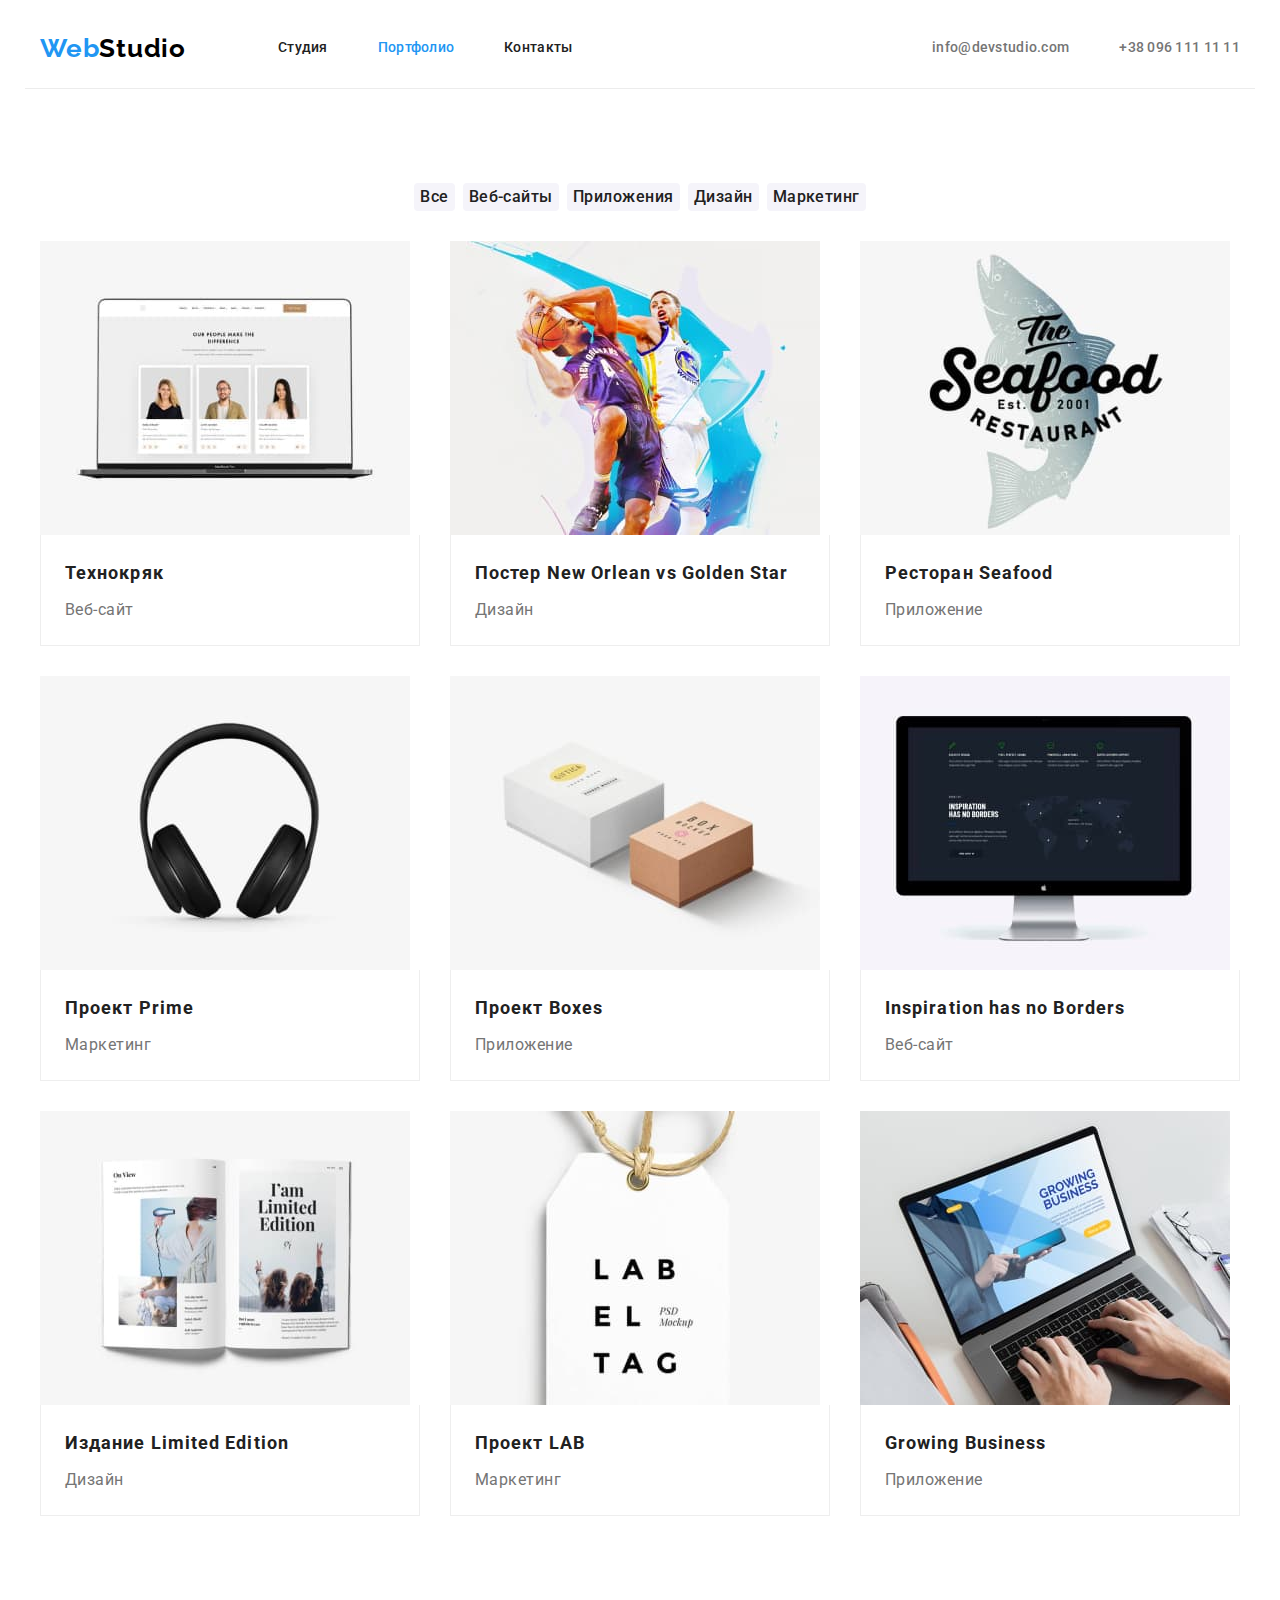
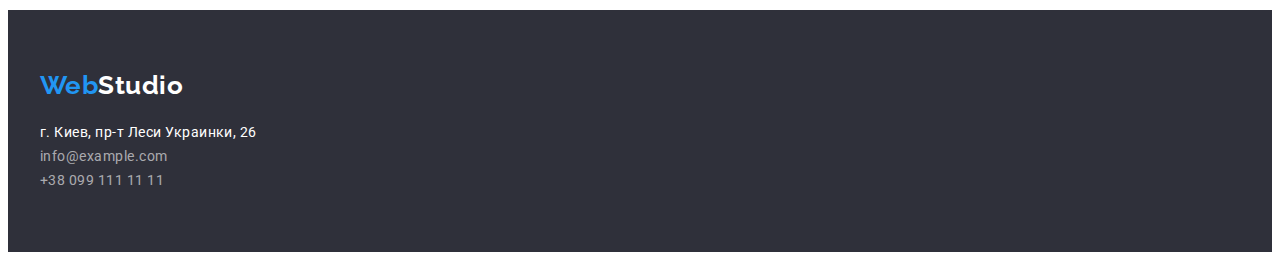
==== commit 3b6fcbcf: "correct border error in portfolio" ====
--- a/portfolio.html
+++ b/portfolio.html
@@ -197,8 +197,10 @@
                   height="294"
                 />
               </div>
+              <div class="card-descrp">
               <h2 class="caption">Growing Business</h2>
               <p class="text">Приложение</p>
+              </div>
             </li>
           </ul>
         </div>
--- a/css/styles.css
+++ b/css/styles.css
@@ -42,7 +42,9 @@
 }
 
 .link {
-  text-decoration: none;
+  display: inline-block;
+  text-decoration: none;
+  padding: 5px 0;
 }
 .box {
   display: flex;
@@ -62,15 +64,22 @@
   margin: 0 0;
 }
 
-/* img {
+img {
   display: block;
   max-width: 100%;
-} */
+}
+
+.section {
+  padding-top: 94px;
+  padding-bottom: 94px;
+}
+
 /* header's styles */
 
 .header-content .container {
   height: 80px;
   align-items: center;
+  border-bottom: solid 1px #ececec;
 }
 
 .logo {
@@ -104,12 +113,8 @@
   letter-spacing: 0.02em;
 }
 
-.nav-list .item {
+.nav-list .item:not(:last-child) {
   margin-right: 50px;
-}
-
-.nav-list .item:last-child {
-  margin-right: 0;
 }
 
 .nav-list .link:hover,
@@ -135,13 +140,10 @@
   color: var(--accent-color);
 }
 
-.contacts-header .item {
+.contacts-header .item:not(:last-child) {
   margin-right: 50px;
 }
 
-.contacts-header .item:last-child {
-  margin-right: 0;
-}
 /* hero section */
 
 .hero-section {
@@ -178,10 +180,6 @@
 
 /* section our benefits */
 
-.our-benefits-section {
-  padding: 94px 0;
-}
-
 .features .headings {
   font-weight: 700;
   font-size: 14px;
@@ -207,17 +205,15 @@
   flex-basis: calc(100% / 4 - 30px);
 }
 
-/* .features .item:nth-child(4n + 4) {
-  margin-right: 0;
-} */
-
 /* our work section*/
+
 .our-work-section {
   padding-bottom: 94px;
 }
 
 .our-work-section .title,
 .our-team-section .title {
+  margin-bottom: 50px;
   font-weight: 700;
   font-size: 36px;
   line-height: 1.17;
@@ -236,23 +232,26 @@
 
 /* our team section */
 .our-team-section {
-  padding: 94px 0;
   background-color: var(--bg-color-secnd);
 }
 
 .our-team-section .headings {
+  margin-top: 30px;
   font-weight: 500;
   font-size: 16px;
   line-height: 1.19;
   letter-spacing: 0.03em;
+  text-align: center;
   color: var(--text-color-basic);
 }
 
 .our-team-section .members {
+  margin-top: 10px;
   font-weight: 500;
   font-size: 16px;
   line-height: 1.19;
   letter-spacing: 0.03em;
+  text-align: center;
   color: var(--text-color-secondary);
 }
 
@@ -317,12 +316,8 @@
   justify-content: center;
 }
 
-.btn-list .item {
+.btn-list .item:not(:last-child) {
   margin-right: 8px;
-}
-
-.btn-list .item:last-child {
-  margin-right: 0;
 }
 
 .filter-btn {
@@ -375,4 +370,7 @@
 
 .projects .card-descrp {
   padding: 20px 24px;
-}
+  border-left: 1px solid #eeeeee;
+  border-bottom: 1px solid #eeeeee;
+  border-right: 1px solid #eeeeee;
+}
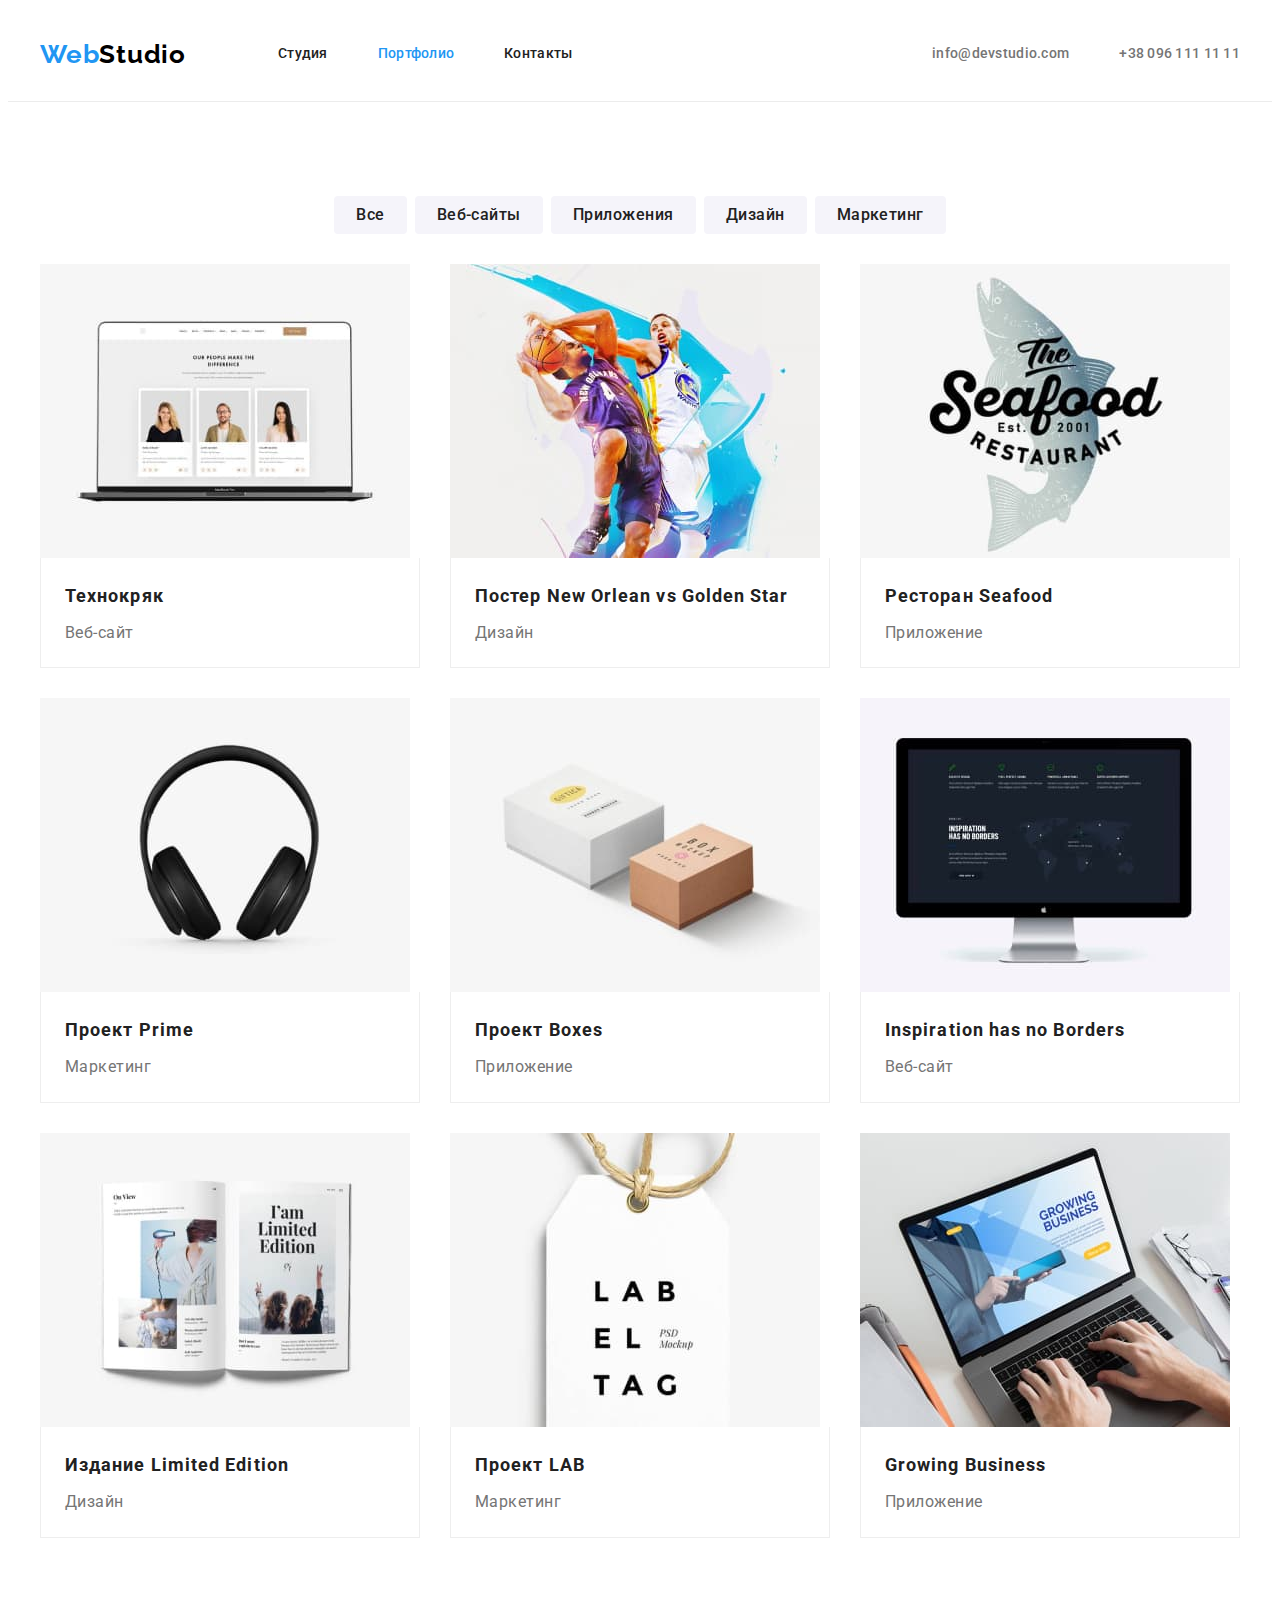
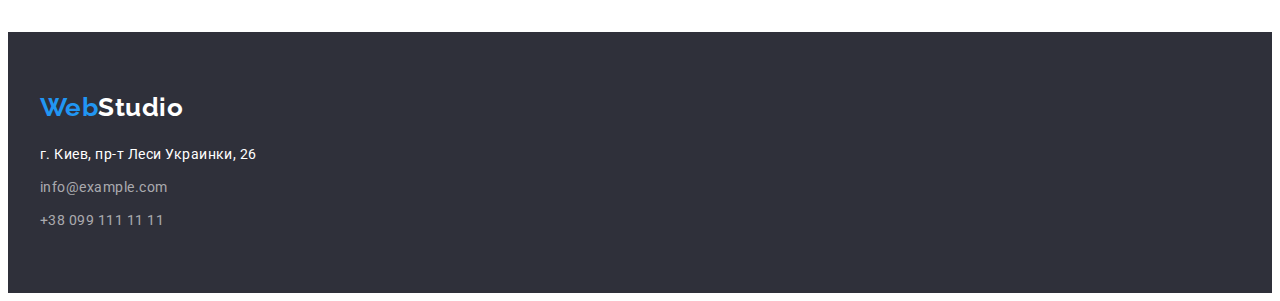
==== commit 1ba93b5e: "update after mentor's corrections" ====
--- a/portfolio.html
+++ b/portfolio.html
@@ -52,7 +52,7 @@
     <main>
       <!-- projects section -->
 
-      <section class="projects">
+      <section class="projects section">
         <div class="container">
           <!--  filter section -->
           <ul class="btn-list list box">
--- a/css/styles.css
+++ b/css/styles.css
@@ -31,7 +31,7 @@
 body {
   font-family: 'Roboto', 'Verdana', 'Tahoma';
   background-color: var(--bg-color-frst);
-  letter-spacing: 00.03em;
+  letter-spacing: 0.03em;
 }
 
 .list {
@@ -75,11 +75,14 @@
 }
 
 /* header's styles */
+.header-content {
+  border-bottom: solid 1px #ececec;
+}
 
 .header-content .container {
-  height: 80px;
+  padding-top: 30.8px;
+  padding-bottom: 30.8px;
   align-items: center;
-  border-bottom: solid 1px #ececec;
 }
 
 .logo {
@@ -150,6 +153,8 @@
   background: var(--bg-hero-footer-color);
   color: var(--text-color-third);
   text-align: center;
+  padding-top: 200px;
+  padding-bottom: 200px;
 }
 
 .hero-section-heading {
@@ -164,6 +169,7 @@
 }
 
 .hero-button {
+  margin-top: 30px;
   font-style: normal;
   font-weight: bold;
   font-size: 16px;
@@ -189,6 +195,7 @@
 }
 
 .features .text {
+  margin-top: 10px;
   font-size: 14px;
   line-height: 1.71;
   letter-spacing: 0.03em;
@@ -235,8 +242,10 @@
   background-color: var(--bg-color-secnd);
 }
 
+.photo-capture {
+  padding-top: 30px;
+}
 .our-team-section .headings {
-  margin-top: 30px;
   font-weight: 500;
   font-size: 16px;
   line-height: 1.19;
@@ -261,7 +270,7 @@
 
 .our-team-section .item {
   margin-right: 30px;
-  flex-basis: (100% / 4 - 30px);
+  flex-basis: calc(100% / 4 - 30px);
 }
 
 /* footer's style */
@@ -301,16 +310,11 @@
   color: var(--accent-color);
 }
 
-.contact-link-footer .item {
+.contacts-footer .item {
   margin-top: 9px;
 }
 
 /* portfolio styles */
-
-.projects > .container {
-  padding-top: 94px;
-  padding-bottom: 94px;
-}
 
 .btn-list {
   justify-content: center;
@@ -321,6 +325,7 @@
 }
 
 .filter-btn {
+  padding: 6px 22px;
   font-family: inherit;
   font-weight: 500;
   font-size: 16px;
